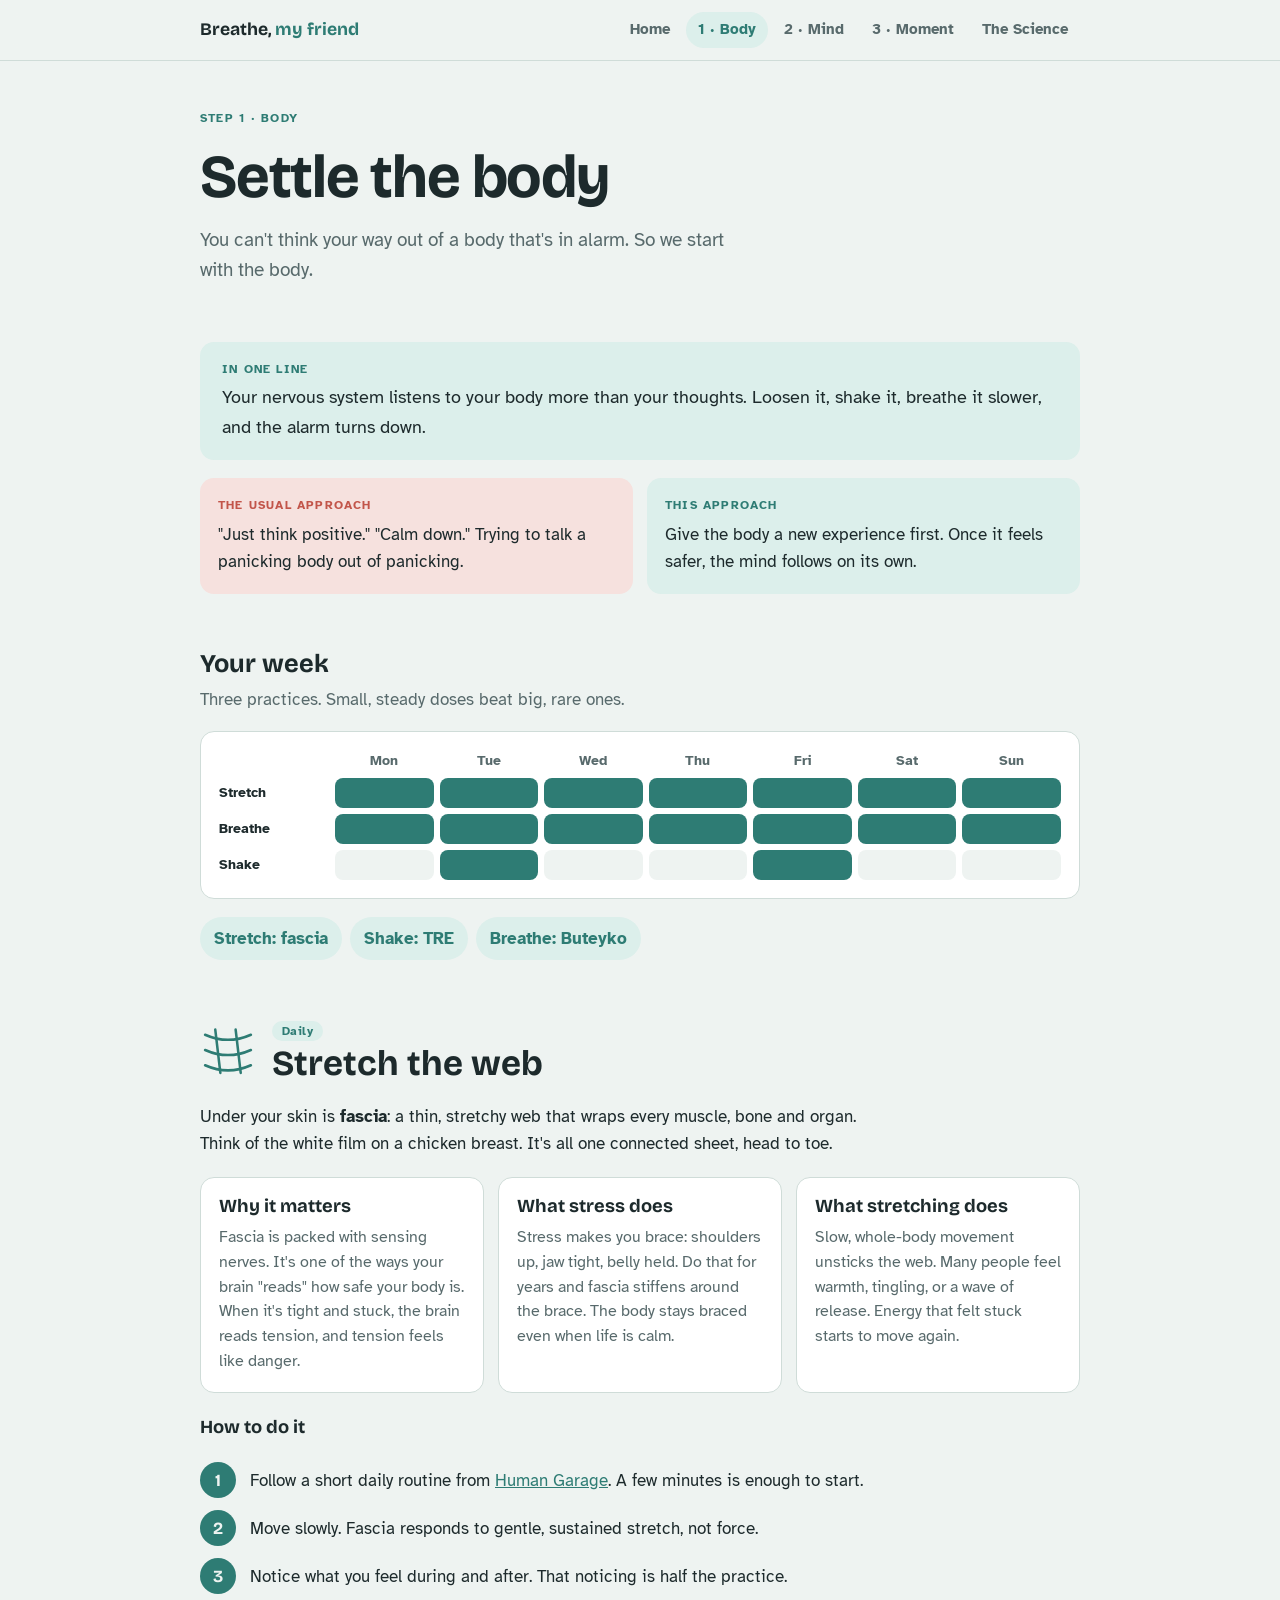
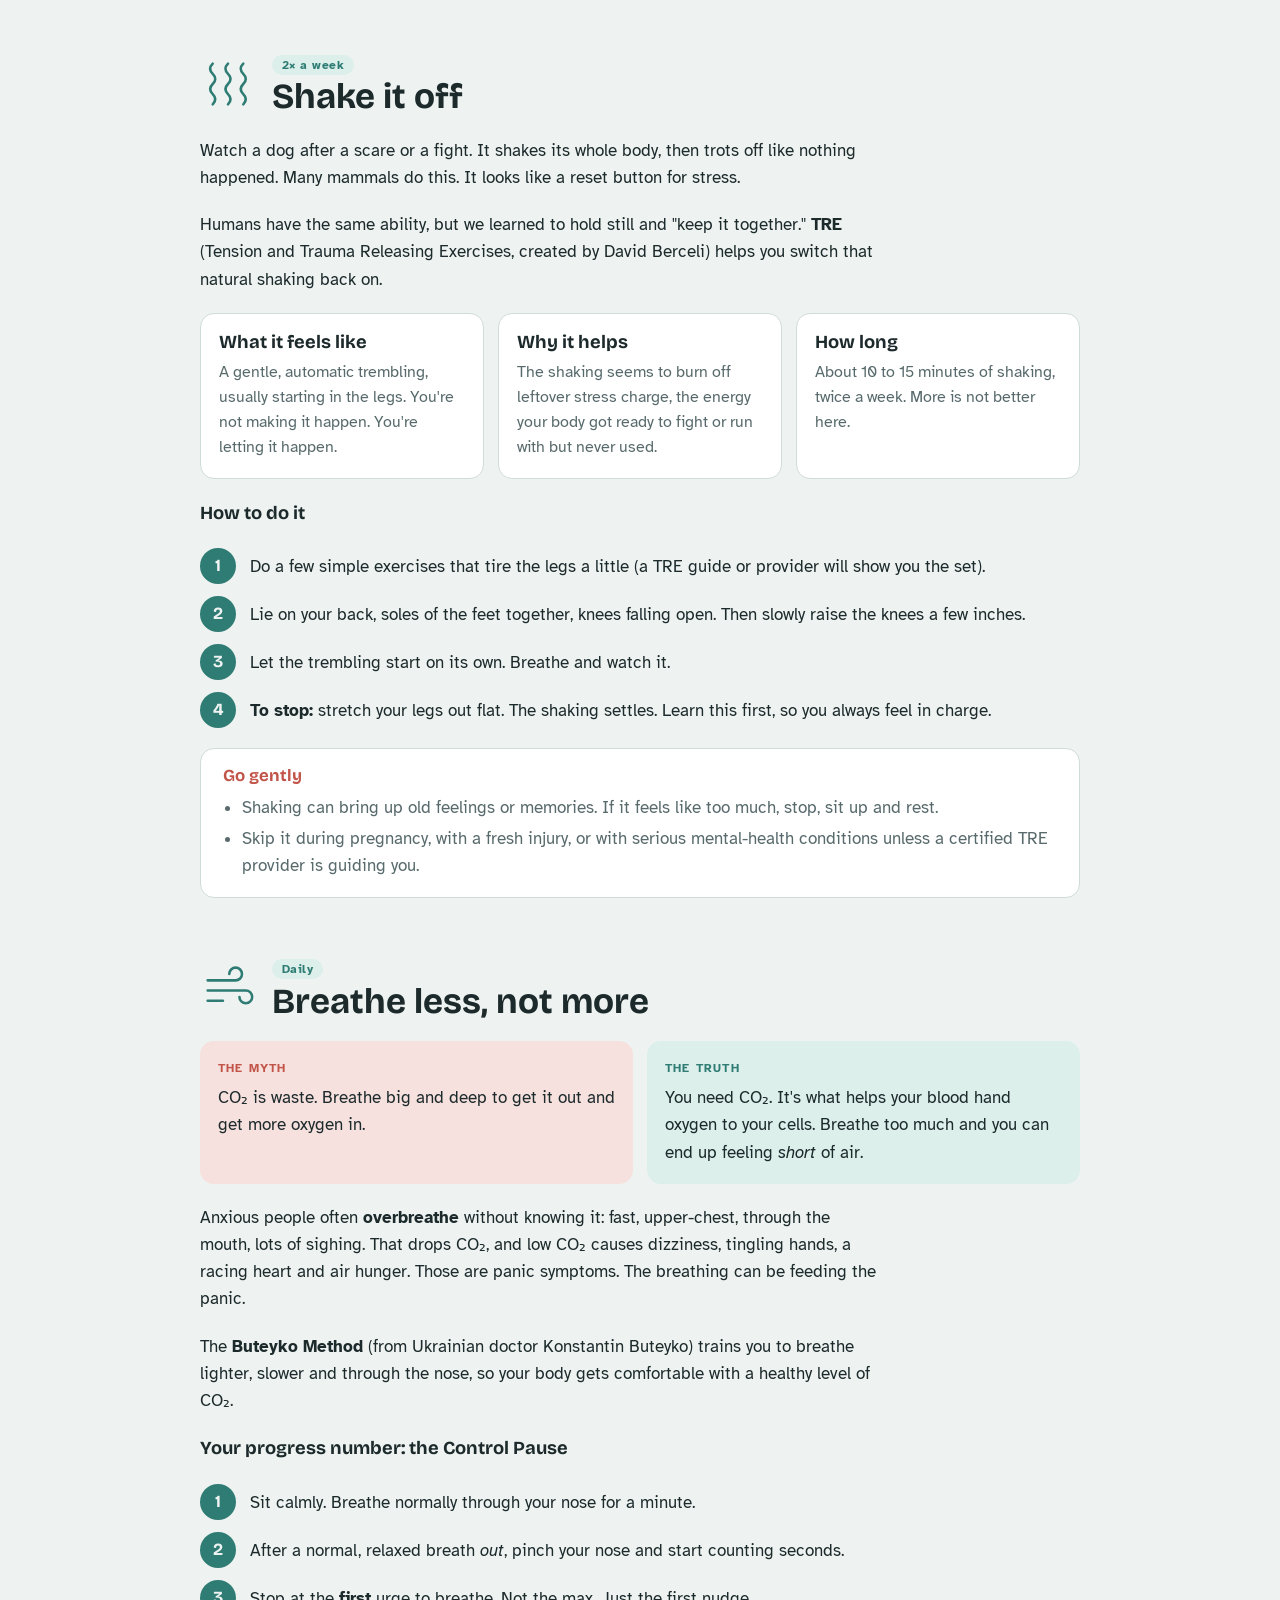
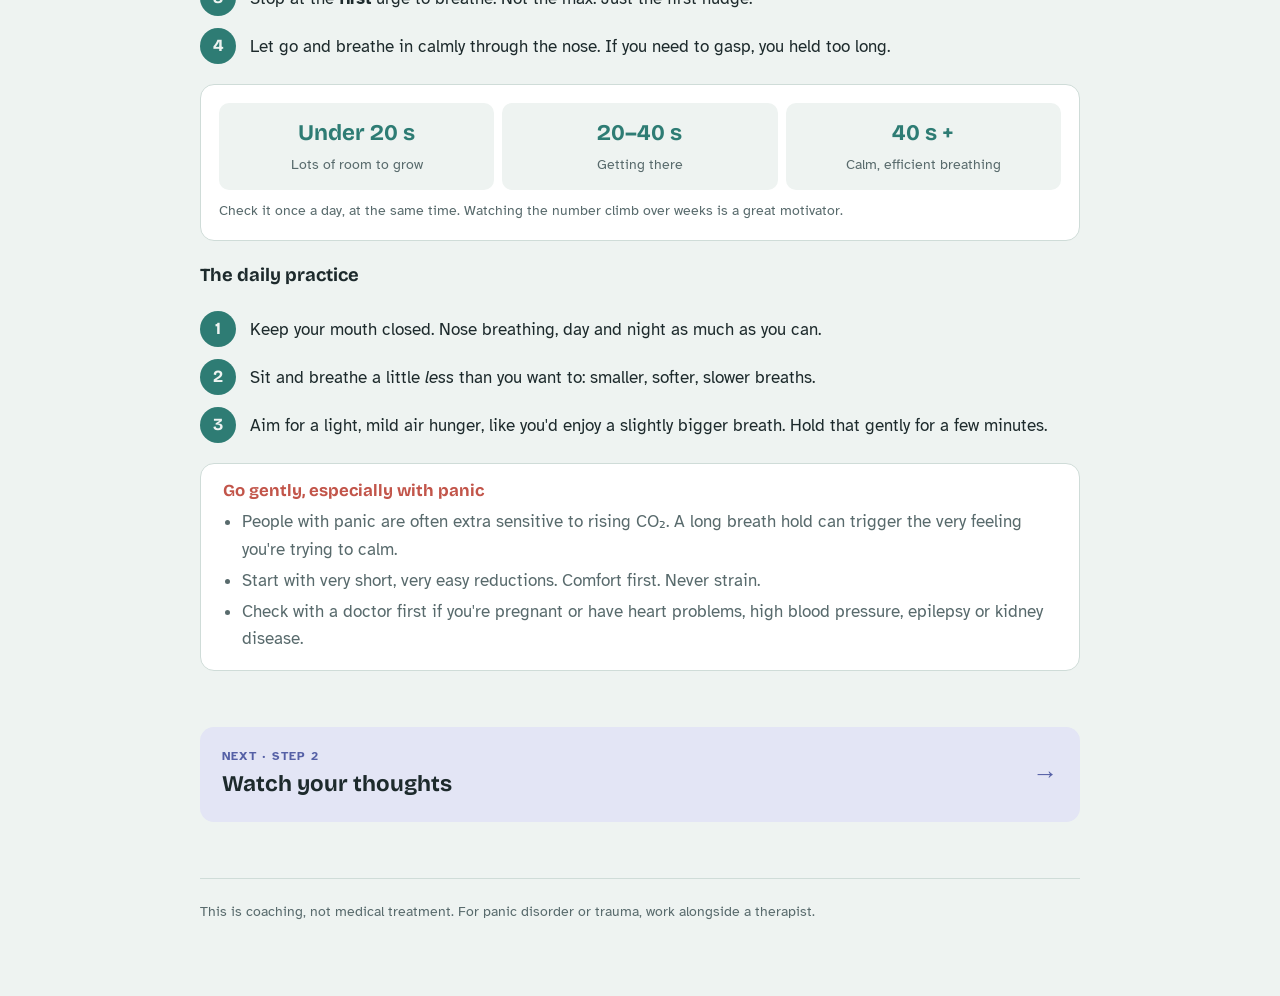
==== body.html @ cb6de2bd "Breathe, My Friend: first version of the site Co-Authored-By: Claude Opus 5.5 <noreply@anthropic.com" ====
<!doctype html>
<html lang="en">
<head>
<meta charset="utf-8">
<meta name="viewport" content="width=device-width, initial-scale=1">
<title>Settle the Body · Breathe, My Friend</title>
<link rel="preconnect" href="https://fonts.googleapis.com">
<link rel="preconnect" href="https://fonts.gstatic.com" crossorigin>
<link rel="stylesheet" href="https://fonts.googleapis.com/css2?family=Bricolage+Grotesque:opsz,wght@12..96,500;12..96,700&family=Atkinson+Hyperlegible:wght@400;700&display=swap">
<link rel="stylesheet" href="styles.css">
<style>
  .week { display: grid; grid-template-columns: 110px repeat(7, minmax(0, 1fr)); gap: 6px; font-size: 0.85rem; min-width: 520px; }
  .week .h { font-weight: 700; color: var(--muted); text-align: center; }
  .week .row { font-weight: 700; display: flex; align-items: center; }
  .week .dot { height: 30px; border-radius: 8px; background: var(--bg); }
  .week .on { background: var(--c); }
  .week-wrap { overflow-x: auto; }
  .jump { display: flex; gap: 8px; flex-wrap: wrap; }
  .jump a { text-decoration: none; font-weight: 700; padding: 8px 14px; border-radius: 999px; background: var(--soft); }
  .practice { display: flex; flex-direction: column; gap: 20px; scroll-margin-top: 80px; }
  .practice-head { display: flex; gap: 16px; align-items: center; }
  .practice-head svg { width: 56px; height: 56px; flex: none; }
  .practice-head h2 { font-size: clamp(1.6rem, 4.5vw, 2.2rem); }
  .bolt { display: grid; grid-template-columns: repeat(3, minmax(0, 1fr)); gap: 8px; }
  .bolt div { border-radius: 10px; padding: 12px; text-align: center; background: var(--bg); }
  .bolt strong { display: block; font-family: var(--display); font-size: 1.4rem; color: var(--c); font-variant-numeric: tabular-nums; }
  .bolt span { font-size: 0.85rem; color: var(--muted); }
</style>
</head>
<body class="t-body">

<nav class="nav"><div class="nav-inner">
  <a class="brand" href="index.html">Breathe, <span>my friend</span></a>
  <ul class="nav-links">
    <li class="t-body"><a href="index.html">Home</a></li>
    <li class="t-body"><a href="body.html" aria-current="page">1 · Body</a></li>
    <li class="t-mind"><a href="mind.html">2 · Mind</a></li>
    <li class="t-moment"><a href="moment.html">3 · Moment</a></li>
    <li class="t-science"><a href="science.html">The Science</a></li>
  </ul>
</div></nav>

<main class="wrap">

  <header class="page-head">
    <span class="eyebrow">Step 1 · Body</span>
    <h1>Settle the body</h1>
    <p class="lede">You can't think your way out of a body that's in alarm. So we start with the body.</p>
  </header>

  <section class="section">
    <div class="oneline">
      <span class="label">In one line</span>
      <p>Your nervous system listens to your body more than your thoughts. Loosen it, shake it, breathe it slower, and the alarm turns down.</p>
    </div>
    <div class="pair">
      <div class="old"><span class="label">The usual approach</span><p>"Just think positive." "Calm down." Trying to talk a panicking body out of panicking.</p></div>
      <div class="new"><span class="label">This approach</span><p>Give the body a new experience first. Once it feels safer, the mind follows on its own.</p></div>
    </div>
  </section>

  <section class="section">
    <div class="section-head">
      <h2>Your week</h2>
      <p class="muted">Three practices. Small, steady doses beat big, rare ones.</p>
    </div>
    <div class="figure week-wrap">
      <div class="week" role="table" aria-label="Weekly practice schedule">
        <div></div><div class="h">Mon</div><div class="h">Tue</div><div class="h">Wed</div><div class="h">Thu</div><div class="h">Fri</div><div class="h">Sat</div><div class="h">Sun</div>
        <div class="row">Stretch</div><div class="dot on"></div><div class="dot on"></div><div class="dot on"></div><div class="dot on"></div><div class="dot on"></div><div class="dot on"></div><div class="dot on"></div>
        <div class="row">Breathe</div><div class="dot on"></div><div class="dot on"></div><div class="dot on"></div><div class="dot on"></div><div class="dot on"></div><div class="dot on"></div><div class="dot on"></div>
        <div class="row">Shake</div><div class="dot"></div><div class="dot on"></div><div class="dot"></div><div class="dot"></div><div class="dot on"></div><div class="dot"></div><div class="dot"></div>
      </div>
    </div>
    <nav class="jump" aria-label="Jump to a practice">
      <a href="#stretch">Stretch: fascia</a>
      <a href="#shake">Shake: TRE</a>
      <a href="#breathe">Breathe: Buteyko</a>
    </nav>
  </section>

  <!-- FASCIA -->
  <section class="practice" id="stretch">
    <div class="practice-head">
      <svg viewBox="0 0 44 44" aria-hidden="true"><g fill="none" stroke="var(--body)" stroke-width="2" stroke-linecap="round"><path d="M4 10 Q22 18 40 10"/><path d="M4 22 Q22 30 40 22"/><path d="M4 34 Q22 42 40 34"/><path d="M12 6 L16 40"/><path d="M28 6 L32 40"/></g></svg>
      <div><span class="tag">Daily</span><h2>Stretch the web</h2></div>
    </div>
    <p class="prose">Under your skin is <strong>fascia</strong>: a thin, stretchy web that wraps every muscle, bone and organ. Think of the white film on a chicken breast. It's all one connected sheet, head to toe.</p>
    <div class="cards">
      <div class="card"><h3>Why it matters</h3><p>Fascia is packed with sensing nerves. It's one of the ways your brain "reads" how safe your body is. When it's tight and stuck, the brain reads tension, and tension feels like danger.</p></div>
      <div class="card"><h3>What stress does</h3><p>Stress makes you brace: shoulders up, jaw tight, belly held. Do that for years and fascia stiffens around the brace. The body stays braced even when life is calm.</p></div>
      <div class="card"><h3>What stretching does</h3><p>Slow, whole-body movement unsticks the web. Many people feel warmth, tingling, or a wave of release. Energy that felt stuck starts to move again.</p></div>
    </div>
    <div class="sub">How to do it</div>
    <ol class="howto">
      <li><div>Follow a short daily routine from <a href="https://humangarage.net" target="_blank" rel="noopener">Human Garage</a>. A few minutes is enough to start.</div></li>
      <li><div>Move slowly. Fascia responds to gentle, sustained stretch, not force.</div></li>
      <li><div>Notice what you feel during and after. That noticing is half the practice.</div></li>
    </ol>
  </section>

  <!-- TRE -->
  <section class="practice" id="shake">
    <div class="practice-head">
      <svg viewBox="0 0 44 44" aria-hidden="true"><g fill="none" stroke="var(--body)" stroke-width="2" stroke-linecap="round"><path d="M10 6 q-4 4 0 8 t0 8 t0 8 t0 8"/><path d="M22 6 q-4 4 0 8 t0 8 t0 8 t0 8"/><path d="M34 6 q-4 4 0 8 t0 8 t0 8 t0 8"/></g></svg>
      <div><span class="tag">2× a week</span><h2>Shake it off</h2></div>
    </div>
    <p class="prose">Watch a dog after a scare or a fight. It shakes its whole body, then trots off like nothing happened. Many mammals do this. It looks like a reset button for stress.</p>
    <p class="prose">Humans have the same ability, but we learned to hold still and "keep it together." <strong>TRE</strong> (Tension and Trauma Releasing Exercises, created by David Berceli) helps you switch that natural shaking back on.</p>
    <div class="cards">
      <div class="card"><h3>What it feels like</h3><p>A gentle, automatic trembling, usually starting in the legs. You're not making it happen. You're letting it happen.</p></div>
      <div class="card"><h3>Why it helps</h3><p>The shaking seems to burn off leftover stress charge, the energy your body got ready to fight or run with but never used.</p></div>
      <div class="card"><h3>How long</h3><p>About 10 to 15 minutes of shaking, twice a week. More is not better here.</p></div>
    </div>
    <div class="sub">How to do it</div>
    <ol class="howto">
      <li><div>Do a few simple exercises that tire the legs a little (a TRE guide or provider will show you the set).</div></li>
      <li><div>Lie on your back, soles of the feet together, knees falling open. Then slowly raise the knees a few inches.</div></li>
      <li><div>Let the trembling start on its own. Breathe and watch it.</div></li>
      <li><div><strong>To stop:</strong> stretch your legs out flat. The shaking settles. Learn this first, so you always feel in charge.</div></li>
    </ol>
    <div class="care">
      <h3>Go gently</h3>
      <ul>
        <li>Shaking can bring up old feelings or memories. If it feels like too much, stop, sit up and rest.</li>
        <li>Skip it during pregnancy, with a fresh injury, or with serious mental-health conditions unless a certified TRE provider is guiding you.</li>
      </ul>
    </div>
  </section>

  <!-- BUTEYKO -->
  <section class="practice" id="breathe">
    <div class="practice-head">
      <svg viewBox="0 0 44 44" aria-hidden="true"><g fill="none" stroke="var(--body)" stroke-width="2" stroke-linecap="round"><path d="M6 16 H28 a5 5 0 1 0 -5 -5"/><path d="M6 24 H36 a5 5 0 1 1 -5 5"/><path d="M6 32 H18"/></g></svg>
      <div><span class="tag">Daily</span><h2>Breathe less, not more</h2></div>
    </div>
    <div class="pair">
      <div class="old"><span class="label">The myth</span><p>CO₂ is waste. Breathe big and deep to get it out and get more oxygen in.</p></div>
      <div class="new"><span class="label">The truth</span><p>You need CO₂. It's what helps your blood hand oxygen to your cells. Breathe too much and you can end up feeling <em>short</em> of air.</p></div>
    </div>
    <p class="prose">Anxious people often <strong>overbreathe</strong> without knowing it: fast, upper-chest, through the mouth, lots of sighing. That drops CO₂, and low CO₂ causes dizziness, tingling hands, a racing heart and air hunger. Those are panic symptoms. The breathing can be feeding the panic.</p>
    <p class="prose">The <strong>Buteyko Method</strong> (from Ukrainian doctor Konstantin Buteyko) trains you to breathe lighter, slower and through the nose, so your body gets comfortable with a healthy level of CO₂.</p>

    <div class="sub">Your progress number: the Control Pause</div>
    <ol class="howto">
      <li><div>Sit calmly. Breathe normally through your nose for a minute.</div></li>
      <li><div>After a normal, relaxed breath <em>out</em>, pinch your nose and start counting seconds.</div></li>
      <li><div>Stop at the <strong>first</strong> urge to breathe. Not the max. Just the first nudge.</div></li>
      <li><div>Let go and breathe in calmly through the nose. If you need to gasp, you held too long.</div></li>
    </ol>
    <div class="figure">
      <div class="bolt">
        <div><strong>Under 20 s</strong><span>Lots of room to grow</span></div>
        <div><strong>20–40 s</strong><span>Getting there</span></div>
        <div><strong>40 s +</strong><span>Calm, efficient breathing</span></div>
      </div>
      <p class="caption">Check it once a day, at the same time. Watching the number climb over weeks is a great motivator.</p>
    </div>

    <div class="sub">The daily practice</div>
    <ol class="howto">
      <li><div>Keep your mouth closed. Nose breathing, day and night as much as you can.</div></li>
      <li><div>Sit and breathe a little <em>less</em> than you want to: smaller, softer, slower breaths.</div></li>
      <li><div>Aim for a light, mild air hunger, like you'd enjoy a slightly bigger breath. Hold that gently for a few minutes.</div></li>
    </ol>
    <div class="care">
      <h3>Go gently, especially with panic</h3>
      <ul>
        <li>People with panic are often extra sensitive to rising CO₂. A long breath hold can trigger the very feeling you're trying to calm.</li>
        <li>Start with very short, very easy reductions. Comfort first. Never strain.</li>
        <li>Check with a doctor first if you're pregnant or have heart problems, high blood pressure, epilepsy or kidney disease.</li>
      </ul>
    </div>
  </section>

  <a class="next t-mind" href="mind.html">
    <div><div class="label">Next · Step 2</div><div class="title">Watch your thoughts</div></div>
    <span class="arrow">→</span>
  </a>

  <footer class="foot"><p>This is coaching, not medical treatment. For panic disorder or trauma, work alongside a therapist.</p></footer>
</main>
</body>
</html>
---- styles.css ----
/* Breathe, My Friend — shared styles.
   Layout: one calm column. Each page opens with a short header, then sections built
   from a few repeating pieces: "in one line" callouts, cards, numbered how-to steps,
   and a gentle-care note. Color tells you where you are: teal = body, indigo = mind,
   amber = moment, slate = science. */

:root {
  --bg: #eef3f1;
  --surface: #ffffff;
  --ink: #1d2a2c;
  --muted: #586a6c;
  --line: #cfdcd8;
  --body: #2e7c74;
  --mind: #5560a6;
  --moment: #b9781c;
  --science: #3d6680;
  --panic: #c2554a;
  --body-soft: #dcefeb;
  --mind-soft: #e3e5f5;
  --moment-soft: #f6ead6;
  --science-soft: #dde8ef;
  --panic-soft: #f6e1de;
  --display: "Bricolage Grotesque", "Avenir Next", "Segoe UI", system-ui, sans-serif;
  --text: "Atkinson Hyperlegible", "Helvetica Neue", Arial, sans-serif;
  --c: var(--body);
  --soft: var(--body-soft);
}
@media (prefers-color-scheme: dark) {
  :root {
    --bg: #111a1b; --surface: #182425; --ink: #e5eeec; --muted: #9aaeac; --line: #2a3a3b;
    --body: #5fc0b4; --mind: #9aa3e6; --moment: #e7aa52; --science: #7fb3d4; --panic: #e98074;
    --body-soft: #173331; --mind-soft: #1f2340; --moment-soft: #33280f; --science-soft: #172a36; --panic-soft: #3a1d1a;
    color-scheme: dark;
  }
}

* { box-sizing: border-box; }
html { scroll-behavior: smooth; }
body {
  margin: 0; background: var(--bg); color: var(--ink);
  font-family: var(--text); font-size: 17px; line-height: 1.6;
}
h1, h2, h3 { font-family: var(--display); text-wrap: balance; margin: 0; line-height: 1.12; }
p, ul, ol { margin: 0; }
a { color: var(--c); }
strong { font-weight: 700; }
:focus-visible { outline: 3px solid var(--c); outline-offset: 2px; border-radius: 4px; }

.t-body    { --c: var(--body);    --soft: var(--body-soft); }
.t-mind    { --c: var(--mind);    --soft: var(--mind-soft); }
.t-moment  { --c: var(--moment);  --soft: var(--moment-soft); }
.t-science { --c: var(--science); --soft: var(--science-soft); }

/* Navigation */
.nav {
  position: sticky; top: 0; z-index: 10;
  background: color-mix(in srgb, var(--bg) 88%, transparent);
  backdrop-filter: blur(8px);
  border-bottom: 1px solid var(--line);
}
.nav-inner {
  max-width: 920px; margin: 0 auto; padding: 12px 20px;
  display: flex; align-items: center; gap: 8px 20px; flex-wrap: wrap;
}
.brand { font-family: var(--display); font-weight: 700; font-size: 1.1rem; color: var(--ink); text-decoration: none; margin-right: auto; }
.brand span { color: var(--body); }
.nav-links { display: flex; gap: 4px; flex-wrap: wrap; list-style: none; padding: 0; }
.nav-links a {
  display: block; padding: 6px 12px; border-radius: 999px;
  text-decoration: none; color: var(--muted); font-weight: 700; font-size: 0.92rem;
}
.nav-links a:hover { background: var(--surface); color: var(--ink); }
.nav-links a[aria-current="page"] { background: var(--soft); color: var(--c); }

/* Page frame */
.wrap {
  max-width: 920px; margin: 0 auto; padding: 48px 20px 72px;
  display: flex; flex-direction: column; gap: 56px;
}
.prose { max-width: 62ch; }
.muted { color: var(--muted); }

/* Page header */
.page-head { display: flex; flex-direction: column; gap: 14px; }
.eyebrow { font-size: 0.78rem; letter-spacing: 0.1em; text-transform: uppercase; font-weight: 700; color: var(--c); }
.page-head h1 { font-size: clamp(2.3rem, 7vw, 3.8rem); font-weight: 700; letter-spacing: -0.02em; }
.page-head .lede { font-size: 1.2rem; color: var(--muted); max-width: 46ch; }

/* Sections */
.section { display: flex; flex-direction: column; gap: 18px; }
.section > h2 { font-size: clamp(1.6rem, 4.5vw, 2.2rem); }
.section-head { display: flex; flex-direction: column; gap: 8px; }
.sub { font-size: 1.15rem; font-weight: 700; font-family: var(--display); }

/* "In one line" callout */
.oneline {
  background: var(--soft); border-radius: 14px; padding: 18px 22px;
  font-size: 1.15rem; display: flex; flex-direction: column; gap: 4px;
}
.oneline .label { font-size: 0.75rem; letter-spacing: 0.1em; text-transform: uppercase; font-weight: 700; color: var(--c); }

/* Cards */
.cards { display: grid; grid-template-columns: repeat(auto-fit, minmax(240px, 1fr)); gap: 14px; }
.card {
  background: var(--surface); border: 1px solid var(--line); border-radius: 14px;
  padding: 18px; display: flex; flex-direction: column; gap: 8px; min-width: 0;
}
.card h3 { font-size: 1.15rem; }
.card p, .card li { color: var(--muted); font-size: 0.97rem; }
.card ul { padding-left: 1.1em; display: flex; flex-direction: column; gap: 4px; }
.card .icon { width: 44px; height: 44px; }
.tag {
  align-self: flex-start; font-size: 0.75rem; font-weight: 700; letter-spacing: 0.04em;
  padding: 3px 10px; border-radius: 999px; background: var(--soft); color: var(--c);
}

/* Numbered how-to */
.howto { list-style: none; padding: 0; counter-reset: s; display: flex; flex-direction: column; gap: 12px; }
.howto li {
  counter-increment: s; display: grid; grid-template-columns: 36px 1fr; gap: 14px; align-items: start;
}
.howto li::before {
  content: counter(s); width: 36px; height: 36px; border-radius: 50%;
  background: var(--c); color: var(--bg); font-family: var(--display); font-weight: 700;
  display: grid; place-items: center;
}
.howto li > div { padding-top: 5px; min-width: 0; }

/* Care note */
.care {
  border: 1px solid var(--line); border-radius: 14px; padding: 18px 22px;
  display: flex; flex-direction: column; gap: 8px; background: var(--surface);
}
.care h3 { font-size: 1.05rem; color: var(--panic); }
.care ul { padding-left: 1.1em; display: flex; flex-direction: column; gap: 4px; color: var(--muted); }

/* Two-column myth/truth or before/after */
.pair { display: grid; grid-template-columns: 1fr 1fr; gap: 14px; }
.pair > div { border-radius: 14px; padding: 18px; display: flex; flex-direction: column; gap: 6px; min-width: 0; }
.pair .old { background: var(--panic-soft); }
.pair .old .label { color: var(--panic); }
.pair .new { background: var(--soft); }
.pair .new .label { color: var(--c); }
.pair .label { font-size: 0.75rem; letter-spacing: 0.1em; text-transform: uppercase; font-weight: 700; }

/* Diagrams */
.figure { background: var(--surface); border: 1px solid var(--line); border-radius: 14px; padding: 18px; overflow-x: auto; }
.figure svg { display: block; width: 100%; height: auto; min-width: 520px; }
.figure figcaption, .caption { font-size: 0.88rem; color: var(--muted); margin-top: 10px; }

/* Next-page link */
.next {
  display: flex; justify-content: space-between; align-items: center; gap: 12px; flex-wrap: wrap;
  background: var(--soft); border-radius: 14px; padding: 20px 22px; text-decoration: none; color: var(--ink);
}
.next .label { font-size: 0.75rem; letter-spacing: 0.1em; text-transform: uppercase; font-weight: 700; color: var(--c); }
.next .title { font-family: var(--display); font-weight: 700; font-size: 1.4rem; }
.next .arrow { font-size: 1.6rem; color: var(--c); }
.next:hover .arrow { transform: translateX(4px); }
.next .arrow { transition: transform .2s; }

.foot { border-top: 1px solid var(--line); padding-top: 22px; font-size: 0.88rem; color: var(--muted); display: flex; flex-direction: column; gap: 6px; }

@media (max-width: 640px) {
  .pair { grid-template-columns: 1fr; }
  .wrap { padding-top: 32px; gap: 44px; }
}
@media (prefers-reduced-motion: reduce) {
  html { scroll-behavior: auto; }
  * { animation: none !important; transition: none !important; }
}
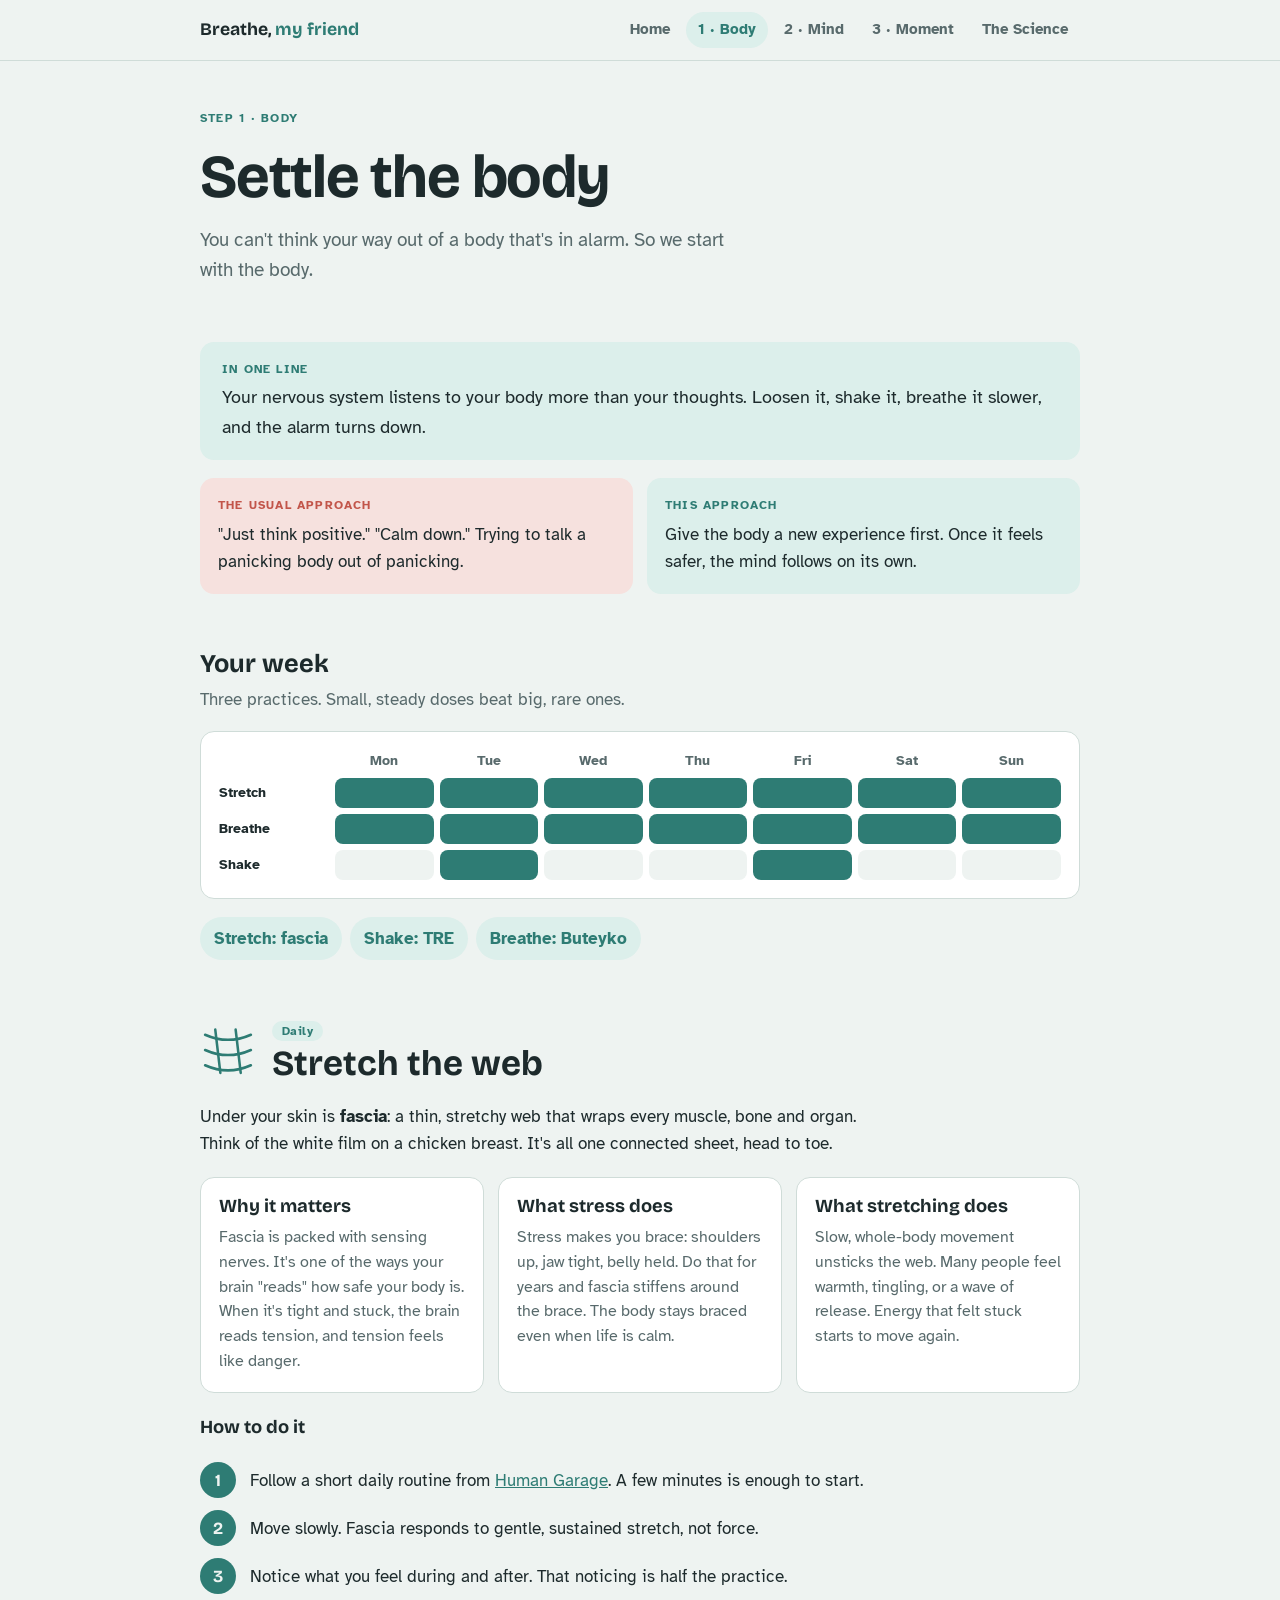
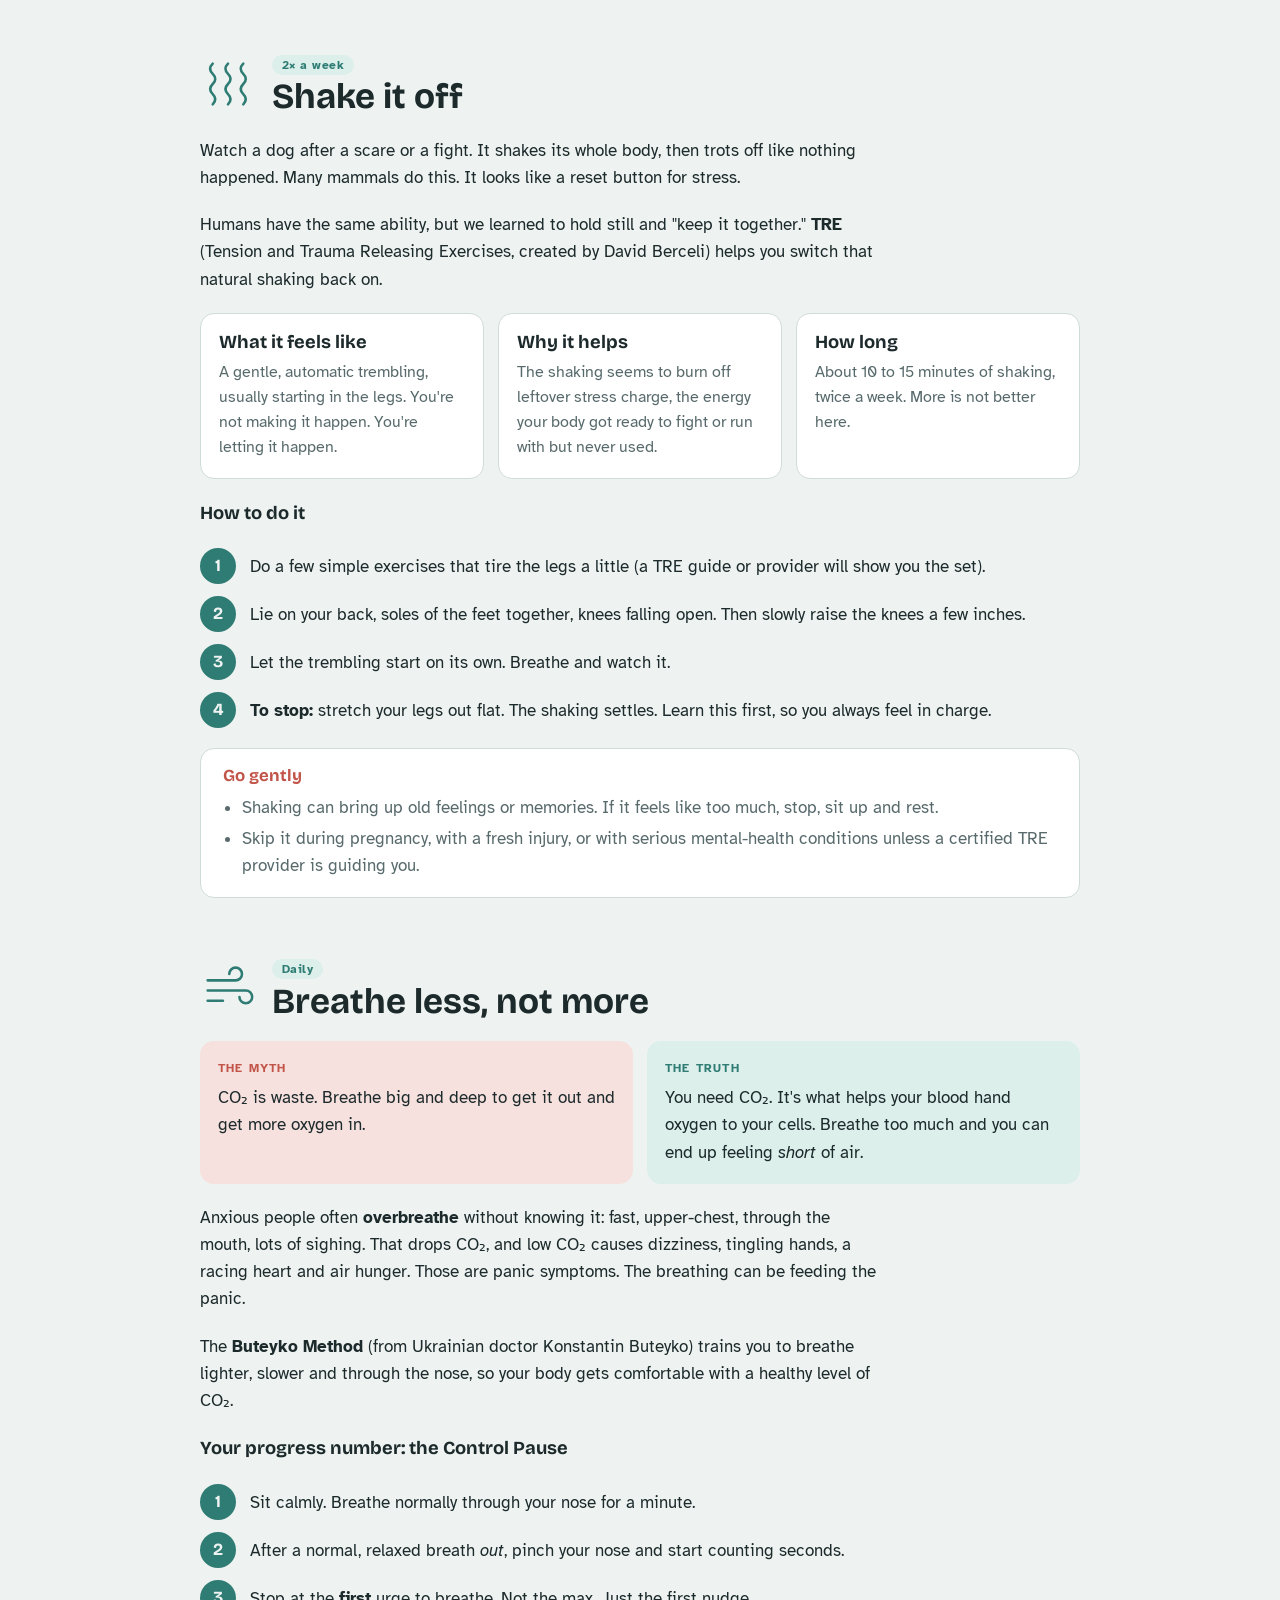
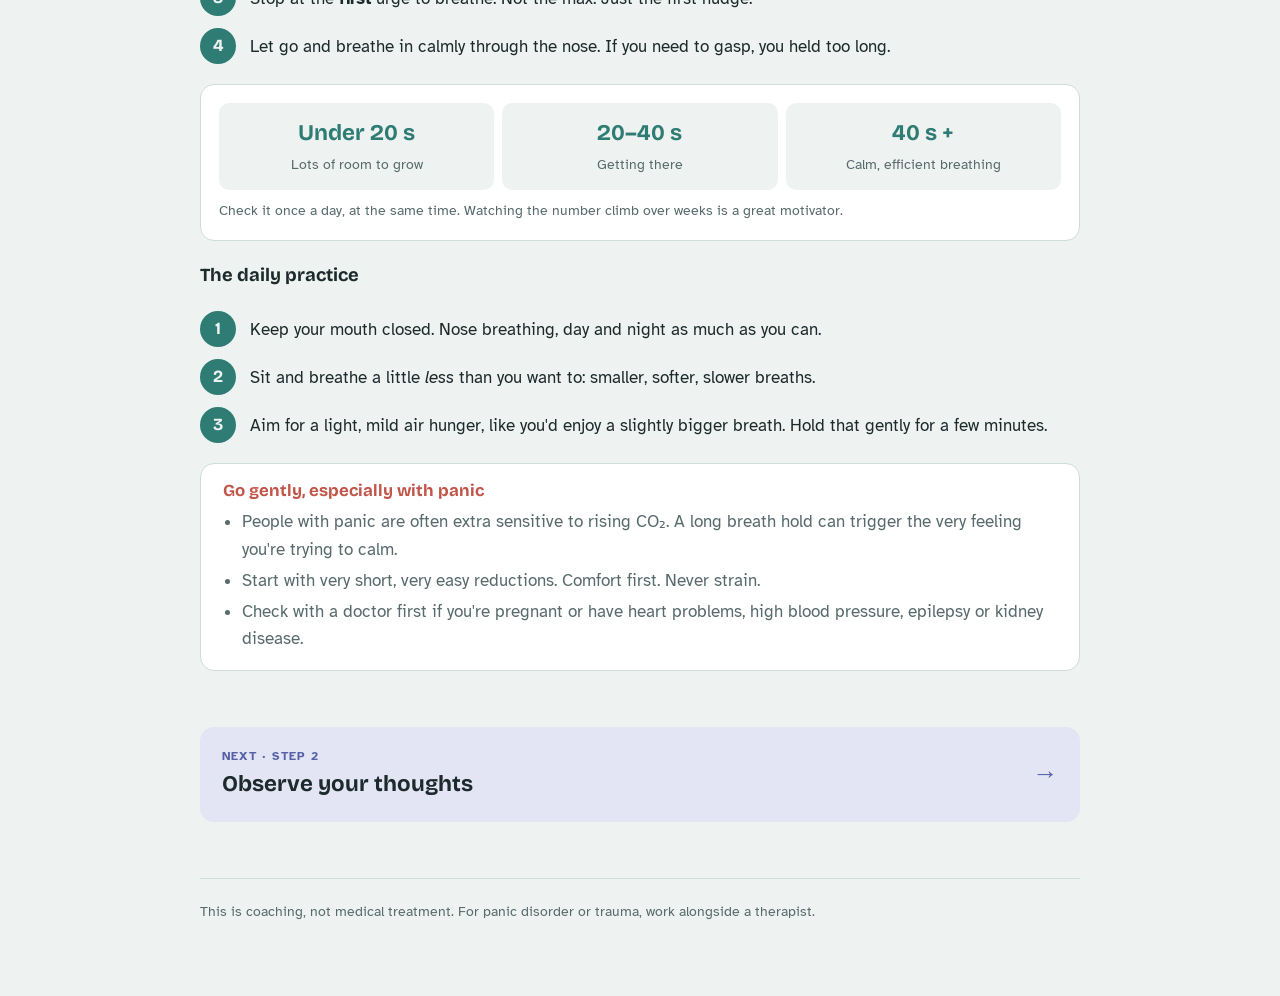
==== commit eba7069a: "Rename 'Watch your thoughts' to 'Observe your thoughts' Co-Authored-By: Claude Opus 5.5 <noreply@ant" ====
--- a/body.html
+++ b/body.html
@@ -174,7 +174,7 @@
   </section>
 
   <a class="next t-mind" href="mind.html">
-    <div><div class="label">Next · Step 2</div><div class="title">Watch your thoughts</div></div>
+    <div><div class="label">Next · Step 2</div><div class="title">Observe your thoughts</div></div>
     <span class="arrow">→</span>
   </a>
 
